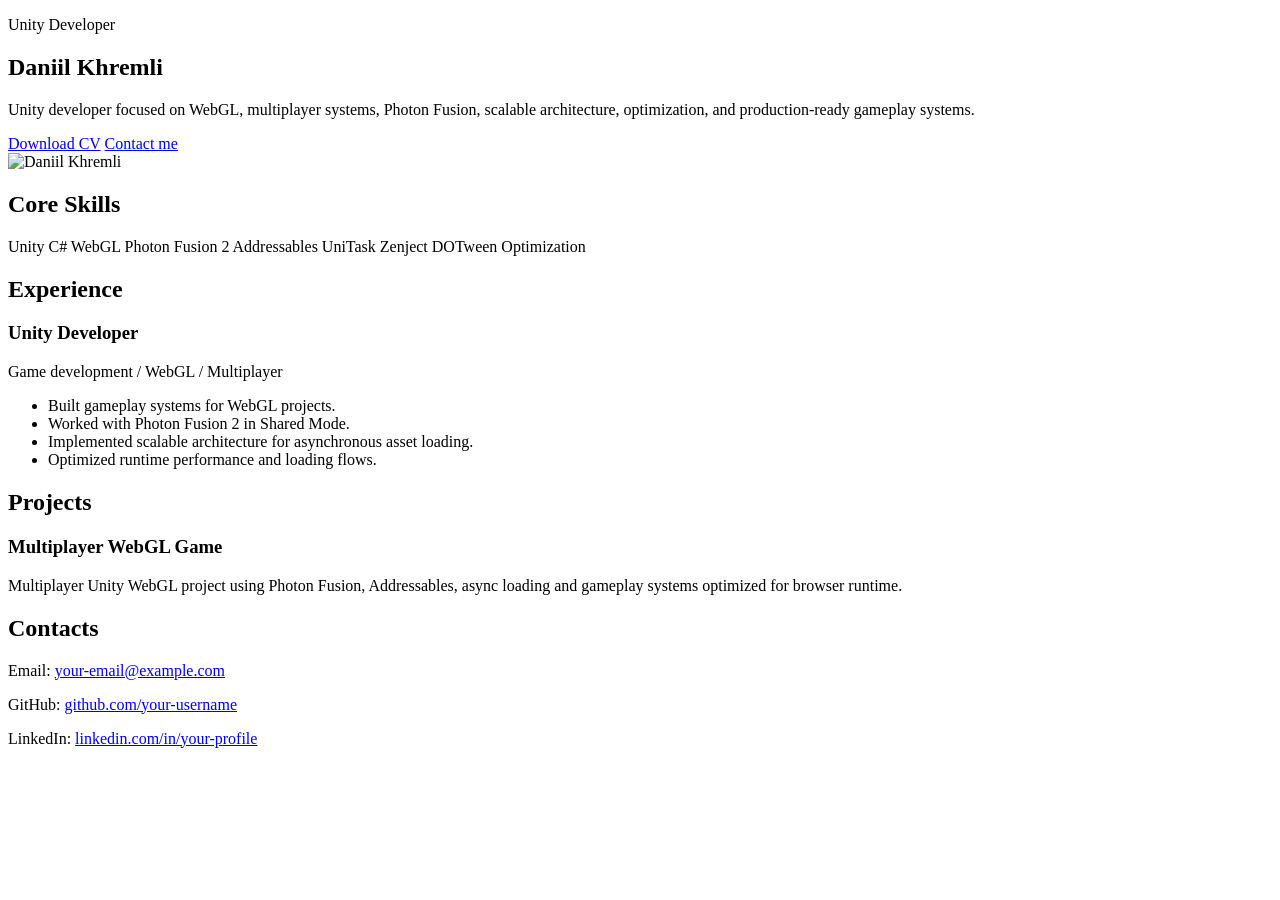
==== index.html @ b092740d "move index to root" ====
<!DOCTYPE html>
<html lang="en">
<head>
    <meta charset="UTF-8" />
    <meta name="viewport" content="width=device-width, initial-scale=1.0" />
    <title>Daniil Khremli — Unity Developer</title>
    <meta name="description" content="CV of Daniil Khremli, Unity Developer specializing in WebGL, multiplayer, Photon Fusion and scalable game architecture." />
    <link rel="stylesheet" href="styles.css" />
</head>
<body>
<main class="page">
    <section class="hero">
        <div>
            <p class="eyebrow">Unity Developer</p>
            <h1>Daniil Khremli</h1>
            <p class="summary">
                Unity developer focused on WebGL, multiplayer systems, Photon Fusion,
                scalable architecture, optimization, and production-ready gameplay systems.
            </p>

            <div class="actions">
                <a href="assets/cv.pdf" class="button" target="_blank">Download CV</a>
                <a href="mailto:your-email@example.com" class="button secondary">Contact me</a>
            </div>
        </div>

        <img src="assets/avatar.png" alt="Daniil Khremli" class="avatar" />
    </section>

    <section class="section">
        <h2>Core Skills</h2>
        <div class="tags">
            <span>Unity</span>
            <span>C#</span>
            <span>WebGL</span>
            <span>Photon Fusion 2</span>
            <span>Addressables</span>
            <span>UniTask</span>
            <span>Zenject</span>
            <span>DOTween</span>
            <span>Optimization</span>
        </div>
    </section>

    <section class="section">
        <h2>Experience</h2>

        <article class="card">
            <h3>Unity Developer</h3>
            <p class="muted">Game development / WebGL / Multiplayer</p>
            <ul>
                <li>Built gameplay systems for WebGL projects.</li>
                <li>Worked with Photon Fusion 2 in Shared Mode.</li>
                <li>Implemented scalable architecture for asynchronous asset loading.</li>
                <li>Optimized runtime performance and loading flows.</li>
            </ul>
        </article>
    </section>

    <section class="section">
        <h2>Projects</h2>

        <article class="card">
            <h3>Multiplayer WebGL Game</h3>
            <p>
                Multiplayer Unity WebGL project using Photon Fusion, Addressables,
                async loading and gameplay systems optimized for browser runtime.
            </p>
        </article>
    </section>

    <section class="section">
        <h2>Contacts</h2>
        <p>Email: <a href="mailto:your-email@example.com">your-email@example.com</a></p>
        <p>GitHub: <a href="https://github.com/your-username" target="_blank">github.com/your-username</a></p>
        <p>LinkedIn: <a href="https://linkedin.com/in/your-profile" target="_blank">linkedin.com/in/your-profile</a></p>
    </section>
</main>
</body>
</html>
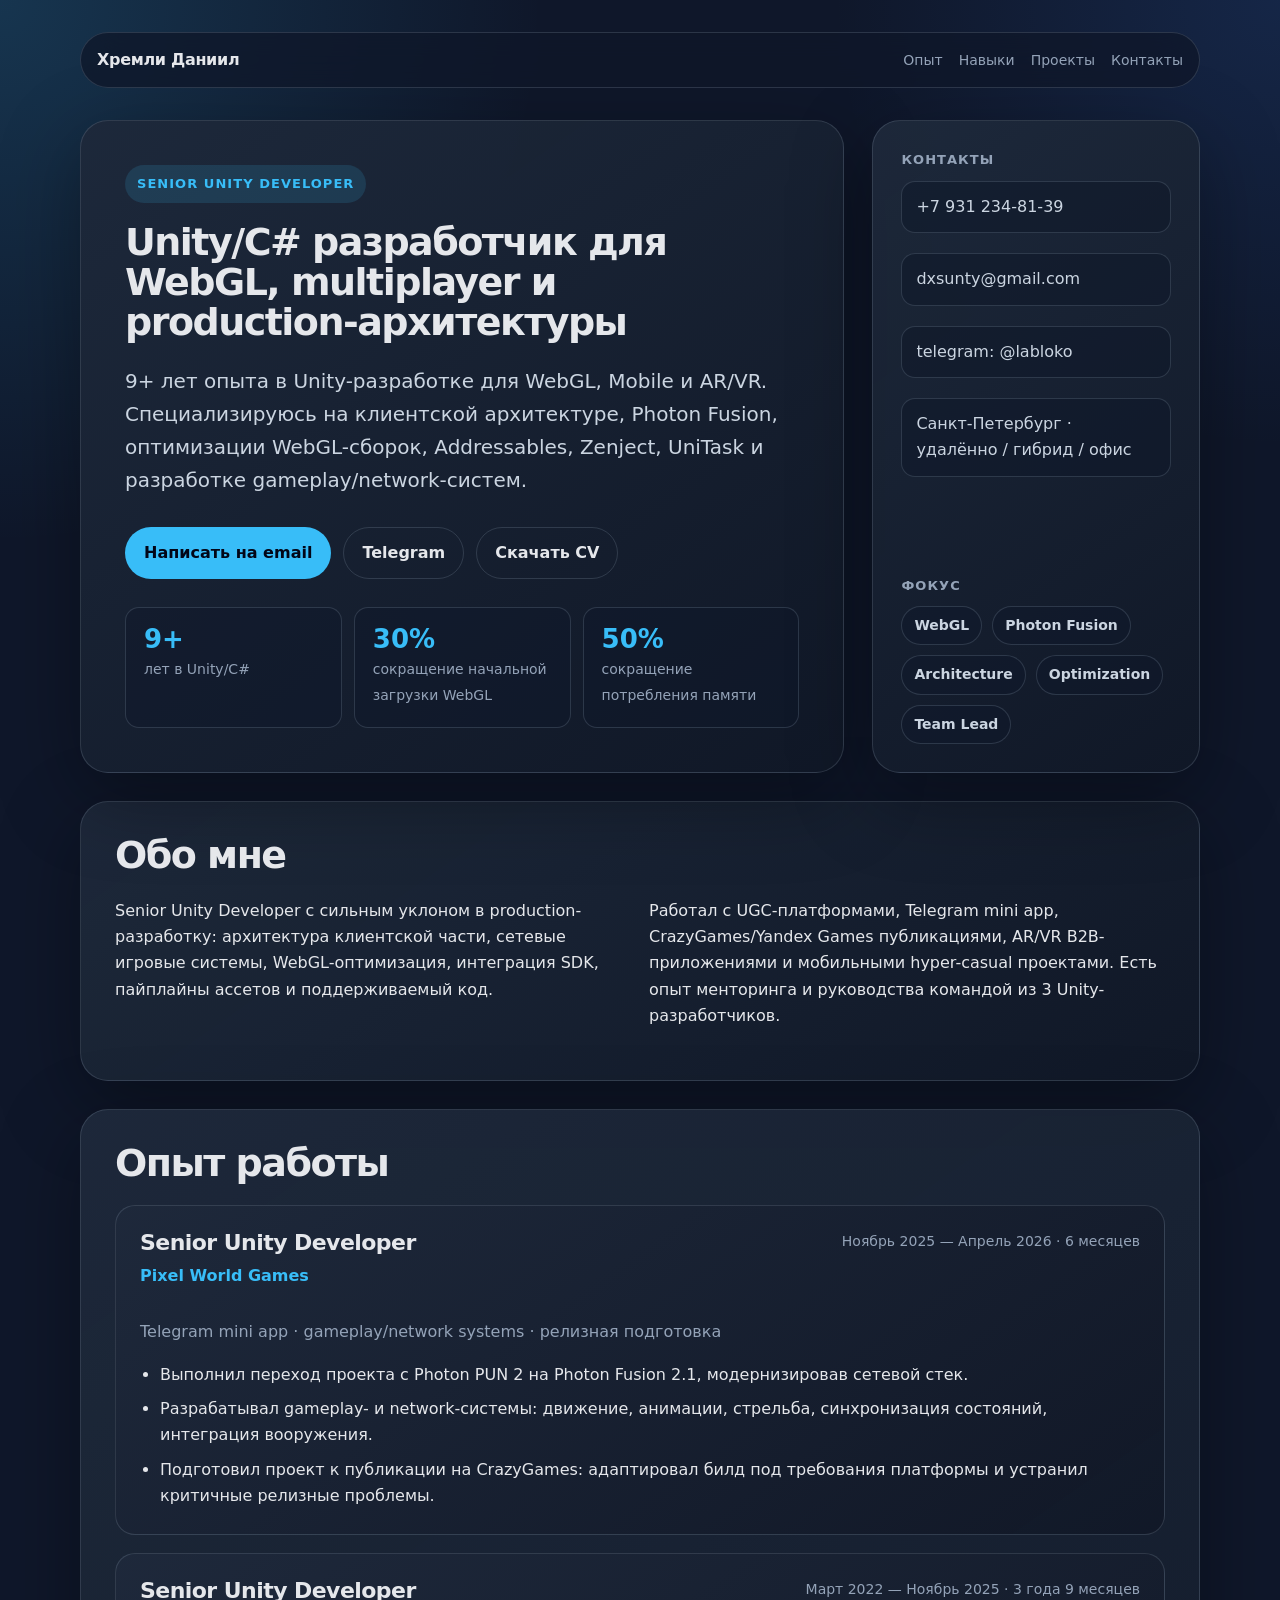
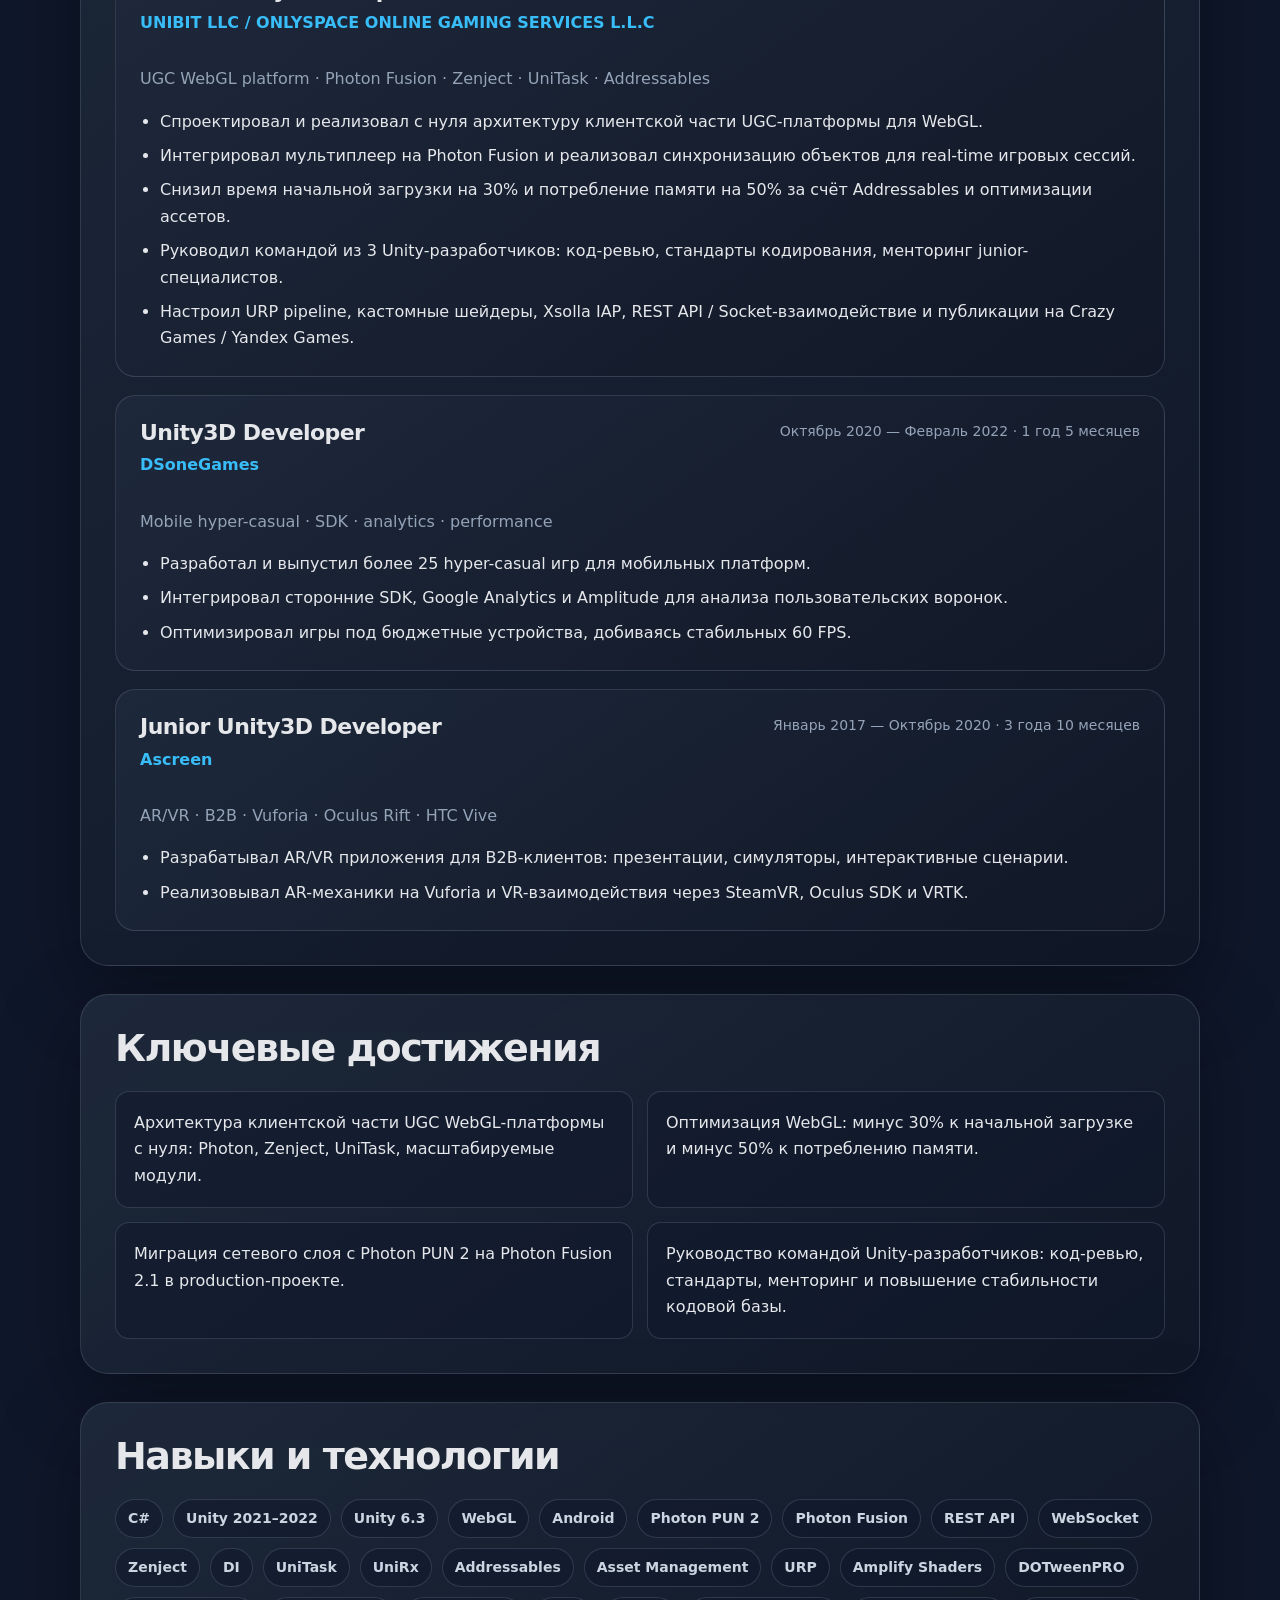
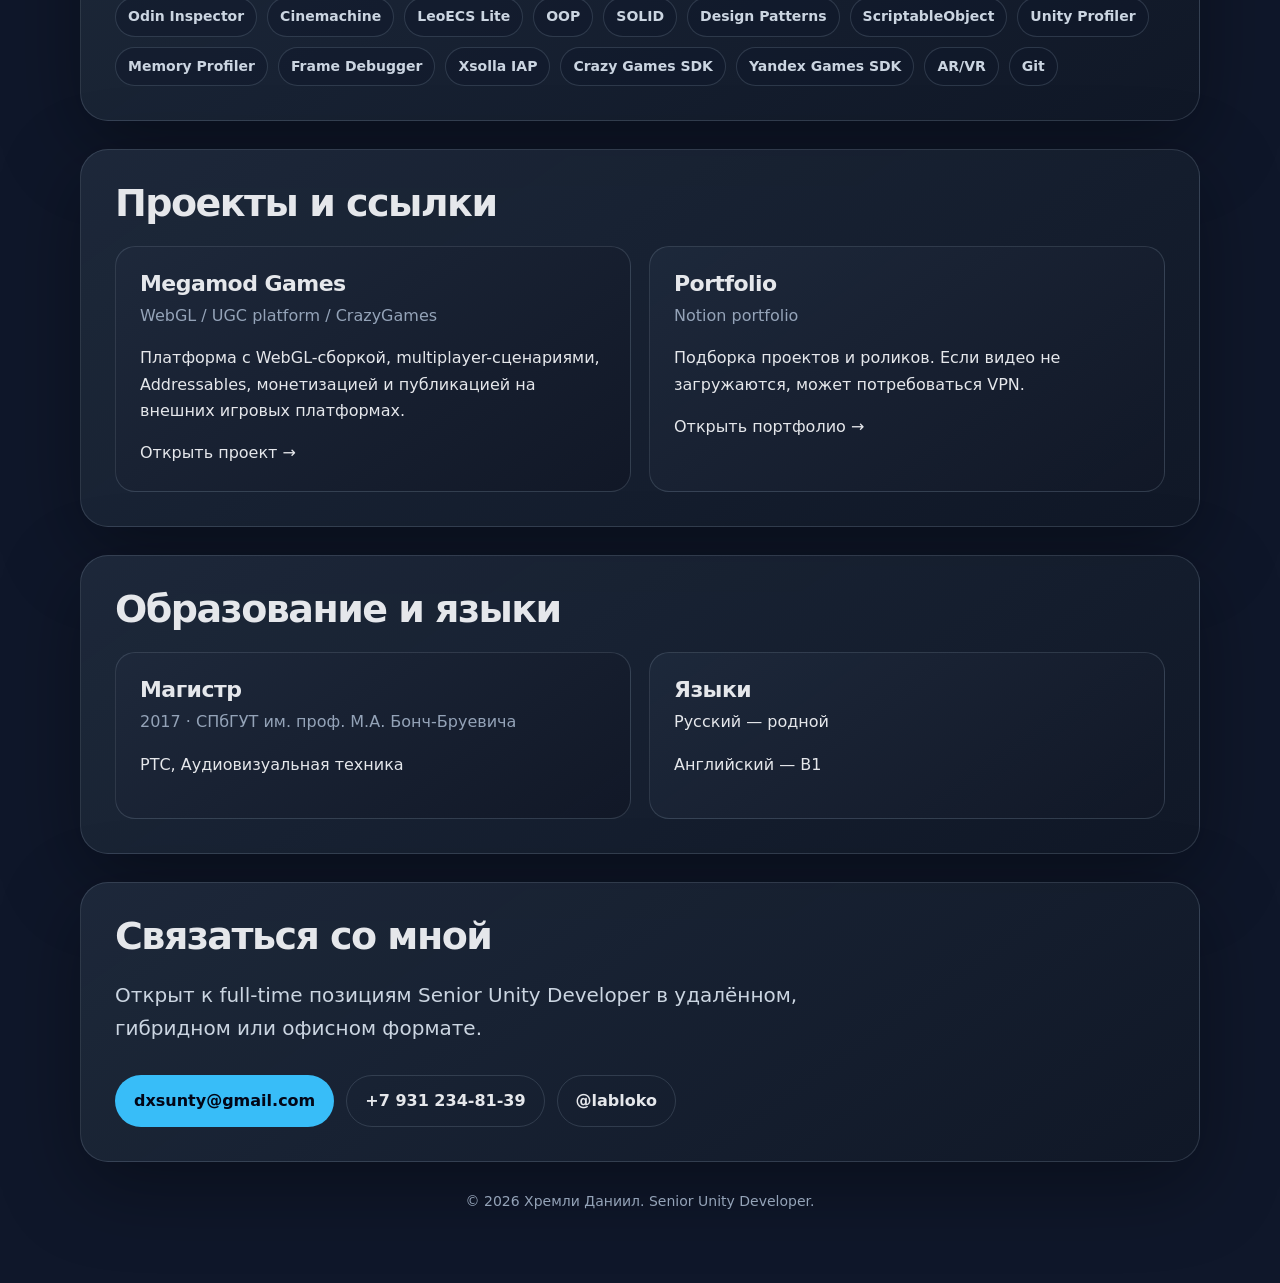
==== commit b2bc509b: "update index.html" ====
--- a/index.html
+++ b/index.html
@@ -1,80 +1,679 @@
 <!DOCTYPE html>
-<html lang="en">
+<html lang="ru">
 <head>
     <meta charset="UTF-8" />
     <meta name="viewport" content="width=device-width, initial-scale=1.0" />
-    <title>Daniil Khremli — Unity Developer</title>
-    <meta name="description" content="CV of Daniil Khremli, Unity Developer specializing in WebGL, multiplayer, Photon Fusion and scalable game architecture." />
-    <link rel="stylesheet" href="styles.css" />
+    <meta name="description" content="Хремли Даниил — Senior Unity Developer. 9+ лет опыта в Unity/C#, WebGL, Photon Fusion, Zenject, UniTask, Addressables, AR/VR и мобильной разработке." />
+    <meta name="keywords" content="Unity Developer, Senior Unity Developer, Unity WebGL, Photon Fusion, C#, Zenject, UniTask, Addressables, AR VR, Game Developer" />
+    <meta name="author" content="Хремли Даниил" />
+
+    <meta property="og:title" content="Хремли Даниил — Senior Unity Developer" />
+    <meta property="og:description" content="Senior Unity Developer с 9+ годами опыта в WebGL, Mobile, AR/VR, Photon Fusion и архитектуре Unity-проектов." />
+    <meta property="og:type" content="website" />
+
+    <title>Хремли Даниил — Senior Unity Developer</title>
+
+    <style>
+        :root {
+            --bg: #0f172a;
+            --bg-soft: #111827;
+            --card: #1e293b;
+            --card-light: #273449;
+            --text: #e5e7eb;
+            --text-muted: #94a3b8;
+            --accent: #38bdf8;
+            --accent-soft: rgba(56, 189, 248, 0.14);
+            --border: rgba(148, 163, 184, 0.22);
+            --shadow: 0 24px 80px rgba(0, 0, 0, 0.34);
+            --radius-xl: 28px;
+            --radius-lg: 20px;
+            --radius-md: 14px;
+            --page-width: 1120px;
+        }
+
+        * {
+            box-sizing: border-box;
+        }
+
+        html {
+            scroll-behavior: smooth;
+        }
+
+        body {
+            margin: 0;
+            font-family: Inter, ui-sans-serif, system-ui, -apple-system, BlinkMacSystemFont, "Segoe UI", sans-serif;
+            background:
+                    radial-gradient(circle at top left, rgba(56, 189, 248, 0.18), transparent 34rem),
+                    radial-gradient(circle at top right, rgba(59, 130, 246, 0.14), transparent 28rem),
+                    var(--bg);
+            color: var(--text);
+            line-height: 1.65;
+        }
+
+        a {
+            color: inherit;
+            text-decoration: none;
+        }
+
+        a:hover {
+            color: var(--accent);
+        }
+
+        .page {
+            width: min(100% - 32px, var(--page-width));
+            margin: 0 auto;
+            padding: 32px 0 56px;
+        }
+
+        .nav {
+            position: sticky;
+            top: 12px;
+            z-index: 20;
+            display: flex;
+            align-items: center;
+            justify-content: space-between;
+            gap: 16px;
+            margin-bottom: 32px;
+            padding: 14px 16px;
+            border: 1px solid var(--border);
+            border-radius: 999px;
+            background: rgba(15, 23, 42, 0.76);
+            backdrop-filter: blur(18px);
+        }
+
+        .nav-name {
+            font-weight: 800;
+            letter-spacing: -0.02em;
+        }
+
+        .nav-links {
+            display: flex;
+            gap: 16px;
+            color: var(--text-muted);
+            font-size: 14px;
+        }
+
+        .hero {
+            display: grid;
+            grid-template-columns: minmax(0, 1.4fr) minmax(320px, 0.6fr);
+            gap: 28px;
+            align-items: stretch;
+        }
+
+        .hero-main,
+        .hero-side,
+        .section,
+        .card {
+            border: 1px solid var(--border);
+            background: linear-gradient(145deg, rgba(30, 41, 59, 0.96), rgba(17, 24, 39, 0.94));
+            box-shadow: var(--shadow);
+        }
+
+        .hero-main {
+            padding: 44px;
+            border-radius: var(--radius-xl);
+        }
+
+        .hero-side {
+            display: flex;
+            flex-direction: column;
+            justify-content: space-between;
+            gap: 22px;
+            padding: 28px;
+            border-radius: var(--radius-xl);
+        }
+
+        .eyebrow {
+            display: inline-flex;
+            width: fit-content;
+            margin: 0 0 20px;
+            padding: 8px 12px;
+            border-radius: 999px;
+            background: var(--accent-soft);
+            color: var(--accent);
+            font-size: 13px;
+            font-weight: 800;
+            letter-spacing: 0.08em;
+            text-transform: uppercase;
+        }
+
+        h1,
+        h2,
+        h3,
+        p {
+            margin-top: 0;
+        }
+
+        h1 {
+            max-width: 820px;
+            margin-bottom: 20px;
+            font-size: clamp(42px, 7vw, 76px);
+            line-height: 0.96;
+            letter-spacing: -0.065em;
+        }
+
+        h2 {
+            margin-bottom: 22px;
+            font-size: clamp(26px, 4vw, 38px);
+            line-height: 1.05;
+            letter-spacing: -0.04em;
+        }
+
+        h3 {
+            margin-bottom: 6px;
+            font-size: 22px;
+            line-height: 1.2;
+            letter-spacing: -0.025em;
+        }
+
+        .lead {
+            max-width: 780px;
+            margin-bottom: 28px;
+            color: #cbd5e1;
+            font-size: 20px;
+        }
+
+        .actions {
+            display: flex;
+            flex-wrap: wrap;
+            gap: 12px;
+            margin-top: 30px;
+        }
+
+        .button {
+            display: inline-flex;
+            align-items: center;
+            justify-content: center;
+            min-height: 46px;
+            padding: 12px 18px;
+            border-radius: 999px;
+            border: 1px solid transparent;
+            background: var(--accent);
+            color: #020617;
+            font-weight: 800;
+            transition: transform 0.18s ease, border-color 0.18s ease, background 0.18s ease;
+        }
+
+        .button:hover {
+            transform: translateY(-2px);
+            color: #020617;
+            background: #7dd3fc;
+        }
+
+        .button.secondary {
+            background: transparent;
+            color: var(--text);
+            border-color: var(--border);
+        }
+
+        .button.secondary:hover {
+            color: var(--accent);
+            border-color: rgba(56, 189, 248, 0.7);
+            background: var(--accent-soft);
+        }
+
+        .stats {
+            display: grid;
+            grid-template-columns: repeat(3, 1fr);
+            gap: 12px;
+            margin-top: 28px;
+        }
+
+        .stat {
+            padding: 18px;
+            border: 1px solid var(--border);
+            border-radius: var(--radius-md);
+            background: rgba(15, 23, 42, 0.48);
+        }
+
+        .stat strong {
+            display: block;
+            margin-bottom: 4px;
+            color: var(--accent);
+            font-size: 26px;
+            line-height: 1;
+        }
+
+        .stat span {
+            color: var(--text-muted);
+            font-size: 14px;
+        }
+
+        .contact-list {
+            display: grid;
+            gap: 12px;
+            margin: 0;
+            padding: 0;
+            list-style: none;
+        }
+
+        .contact-list a,
+        .contact-list span {
+            display: block;
+            padding: 12px 14px;
+            border-radius: var(--radius-md);
+            background: rgba(15, 23, 42, 0.52);
+            border: 1px solid var(--border);
+            color: #cbd5e1;
+            overflow-wrap: anywhere;
+        }
+
+        .side-title {
+            margin-bottom: 10px;
+            color: var(--text-muted);
+            font-size: 13px;
+            font-weight: 800;
+            letter-spacing: 0.08em;
+            text-transform: uppercase;
+        }
+
+        .section {
+            margin-top: 28px;
+            padding: 34px;
+            border-radius: var(--radius-xl);
+        }
+
+        .grid-2 {
+            display: grid;
+            grid-template-columns: repeat(2, minmax(0, 1fr));
+            gap: 18px;
+        }
+
+        .cards {
+            display: grid;
+            gap: 18px;
+        }
+
+        .card {
+            padding: 24px;
+            border-radius: var(--radius-lg);
+            box-shadow: none;
+        }
+
+        .card-header {
+            display: flex;
+            justify-content: space-between;
+            gap: 18px;
+            margin-bottom: 14px;
+        }
+
+        .company {
+            color: var(--accent);
+            font-weight: 800;
+        }
+
+        .period {
+            flex: 0 0 auto;
+            color: var(--text-muted);
+            font-size: 14px;
+            text-align: right;
+        }
+
+        .muted {
+            color: var(--text-muted);
+        }
+
+        ul {
+            margin: 14px 0 0;
+            padding-left: 20px;
+        }
+
+        li + li {
+            margin-top: 8px;
+        }
+
+        .tags {
+            display: flex;
+            flex-wrap: wrap;
+            gap: 10px;
+        }
+
+        .tag {
+            display: inline-flex;
+            align-items: center;
+            min-height: 34px;
+            padding: 7px 12px;
+            border: 1px solid var(--border);
+            border-radius: 999px;
+            background: rgba(15, 23, 42, 0.48);
+            color: #cbd5e1;
+            font-size: 14px;
+            font-weight: 650;
+        }
+
+        .highlight-list {
+            display: grid;
+            grid-template-columns: repeat(2, minmax(0, 1fr));
+            gap: 14px;
+            margin-top: 0;
+            padding-left: 0;
+            list-style: none;
+        }
+
+        .highlight-list li {
+            margin: 0;
+            padding: 18px;
+            border: 1px solid var(--border);
+            border-radius: var(--radius-md);
+            background: rgba(15, 23, 42, 0.48);
+        }
+
+        .footer {
+            margin-top: 28px;
+            color: var(--text-muted);
+            text-align: center;
+            font-size: 14px;
+        }
+
+        @media (max-width: 900px) {
+            .hero,
+            .grid-2,
+            .highlight-list {
+                grid-template-columns: 1fr;
+            }
+
+            .hero-main {
+                padding: 32px;
+            }
+
+            .stats {
+                grid-template-columns: 1fr;
+            }
+        }
+
+        @media (max-width: 680px) {
+            .page {
+                width: min(100% - 22px, var(--page-width));
+                padding-top: 16px;
+            }
+
+            .nav {
+                position: static;
+                align-items: flex-start;
+                border-radius: 22px;
+            }
+
+            .nav-links {
+                display: none;
+            }
+
+            .hero-main,
+            .hero-side,
+            .section {
+                padding: 24px;
+                border-radius: 22px;
+            }
+
+            .card-header {
+                flex-direction: column;
+                gap: 4px;
+            }
+
+            .period {
+                text-align: left;
+            }
+
+            .actions {
+                flex-direction: column;
+            }
+
+            .button {
+                width: 100%;
+            }
+        }
+    </style>
 </head>
 <body>
 <main class="page">
-    <section class="hero">
-        <div>
-            <p class="eyebrow">Unity Developer</p>
-            <h1>Daniil Khremli</h1>
-            <p class="summary">
-                Unity developer focused on WebGL, multiplayer systems, Photon Fusion,
-                scalable architecture, optimization, and production-ready gameplay systems.
+    <nav class="nav" aria-label="Основная навигация">
+        <a href="#top" class="nav-name">Хремли Даниил</a>
+        <div class="nav-links">
+            <a href="#experience">Опыт</a>
+            <a href="#skills">Навыки</a>
+            <a href="#projects">Проекты</a>
+            <a href="#contacts">Контакты</a>
+        </div>
+    </nav>
+
+    <header class="hero" id="top">
+        <section class="hero-main" aria-labelledby="hero-title">
+            <p class="eyebrow">Senior Unity Developer</p>
+            <h2 id="hero-title">Unity/C# разработчик для WebGL, multiplayer и production‑архитектуры</h2>
+            <p class="lead">
+                9+ лет опыта в Unity-разработке для WebGL, Mobile и AR/VR. Специализируюсь на клиентской архитектуре,
+                Photon Fusion, оптимизации WebGL-сборок, Addressables, Zenject, UniTask и разработке gameplay/network-систем.
             </p>
 
             <div class="actions">
-                <a href="assets/cv.pdf" class="button" target="_blank">Download CV</a>
-                <a href="mailto:your-email@example.com" class="button secondary">Contact me</a>
+                <a class="button" href="mailto:dxsunty@gmail.com">Написать на email</a>
+                <a class="button secondary" href="https://t.me/labloko" target="_blank" rel="noopener noreferrer">Telegram</a>
+                <a class="button secondary" href="assets/cv.pdf" target="_blank" rel="noopener noreferrer">Скачать CV</a>
             </div>
-        </div>
-
-        <img src="assets/avatar.png" alt="Daniil Khremli" class="avatar" />
-    </section>
-
-    <section class="section">
-        <h2>Core Skills</h2>
-        <div class="tags">
-            <span>Unity</span>
-            <span>C#</span>
-            <span>WebGL</span>
-            <span>Photon Fusion 2</span>
-            <span>Addressables</span>
-            <span>UniTask</span>
-            <span>Zenject</span>
-            <span>DOTween</span>
-            <span>Optimization</span>
+
+            <div class="stats" aria-label="Ключевые показатели">
+                <div class="stat">
+                    <strong>9+</strong>
+                    <span>лет в Unity/C#</span>
+                </div>
+                <div class="stat">
+                    <strong>30%</strong>
+                    <span>сокращение начальной загрузки WebGL</span>
+                </div>
+                <div class="stat">
+                    <strong>50%</strong>
+                    <span>сокращение потребления памяти</span>
+                </div>
+            </div>
+        </section>
+
+        <aside class="hero-side" aria-label="Контактная информация">
+            <div>
+                <p class="side-title">Контакты</p>
+                <ul class="contact-list">
+                    <li><a href="tel:+79312348139">+7 931 234-81-39</a></li>
+                    <li><a href="mailto:dxsunty@gmail.com">dxsunty@gmail.com</a></li>
+                    <li><a href="https://t.me/labloko" target="_blank" rel="noopener noreferrer">telegram: @labloko</a></li>
+                    <li><span>Санкт-Петербург · удалённо / гибрид / офис</span></li>
+                </ul>
+            </div>
+
+            <div>
+                <p class="side-title">Фокус</p>
+                <div class="tags">
+                    <span class="tag">WebGL</span>
+                    <span class="tag">Photon Fusion</span>
+                    <span class="tag">Architecture</span>
+                    <span class="tag">Optimization</span>
+                    <span class="tag">Team Lead</span>
+                </div>
+            </div>
+        </aside>
+    </header>
+
+    <section class="section" aria-labelledby="about-title">
+        <h2 id="about-title">Обо мне</h2>
+        <div class="grid-2">
+            <p>
+                Senior Unity Developer с сильным уклоном в production-разработку: архитектура клиентской части,
+                сетевые игровые системы, WebGL-оптимизация, интеграция SDK, пайплайны ассетов и поддерживаемый код.
+            </p>
+            <p>
+                Работал с UGC-платформами, Telegram mini app, CrazyGames/Yandex Games публикациями, AR/VR B2B-приложениями
+                и мобильными hyper-casual проектами. Есть опыт менторинга и руководства командой из 3 Unity-разработчиков.
+            </p>
         </div>
     </section>
 
-    <section class="section">
-        <h2>Experience</h2>
-
-        <article class="card">
-            <h3>Unity Developer</h3>
-            <p class="muted">Game development / WebGL / Multiplayer</p>
-            <ul>
-                <li>Built gameplay systems for WebGL projects.</li>
-                <li>Worked with Photon Fusion 2 in Shared Mode.</li>
-                <li>Implemented scalable architecture for asynchronous asset loading.</li>
-                <li>Optimized runtime performance and loading flows.</li>
-            </ul>
-        </article>
+    <section class="section" id="experience" aria-labelledby="experience-title">
+        <h2 id="experience-title">Опыт работы</h2>
+        <div class="cards">
+            <article class="card">
+                <div class="card-header">
+                    <div>
+                        <h3>Senior Unity Developer</h3>
+                        <p class="company">Pixel World Games</p>
+                    </div>
+                    <p class="period">Ноябрь 2025 — Апрель 2026 · 6 месяцев</p>
+                </div>
+                <p class="muted">Telegram mini app · gameplay/network systems · релизная подготовка</p>
+                <ul>
+                    <li>Выполнил переход проекта с Photon PUN 2 на Photon Fusion 2.1, модернизировав сетевой стек.</li>
+                    <li>Разрабатывал gameplay- и network-системы: движение, анимации, стрельба, синхронизация состояний, интеграция вооружения.</li>
+                    <li>Подготовил проект к публикации на CrazyGames: адаптировал билд под требования платформы и устранил критичные релизные проблемы.</li>
+                </ul>
+            </article>
+
+            <article class="card">
+                <div class="card-header">
+                    <div>
+                        <h3>Senior Unity Developer</h3>
+                        <p class="company">UNIBIT LLC / ONLYSPACE ONLINE GAMING SERVICES L.L.C</p>
+                    </div>
+                    <p class="period">Март 2022 — Ноябрь 2025 · 3 года 9 месяцев</p>
+                </div>
+                <p class="muted">UGC WebGL platform · Photon Fusion · Zenject · UniTask · Addressables</p>
+                <ul>
+                    <li>Спроектировал и реализовал с нуля архитектуру клиентской части UGC-платформы для WebGL.</li>
+                    <li>Интегрировал мультиплеер на Photon Fusion и реализовал синхронизацию объектов для real-time игровых сессий.</li>
+                    <li>Снизил время начальной загрузки на 30% и потребление памяти на 50% за счёт Addressables и оптимизации ассетов.</li>
+                    <li>Руководил командой из 3 Unity-разработчиков: код-ревью, стандарты кодирования, менторинг junior-специалистов.</li>
+                    <li>Настроил URP pipeline, кастомные шейдеры, Xsolla IAP, REST API / Socket-взаимодействие и публикации на Crazy Games / Yandex Games.</li>
+                </ul>
+            </article>
+
+            <article class="card">
+                <div class="card-header">
+                    <div>
+                        <h3>Unity3D Developer</h3>
+                        <p class="company">DSoneGames</p>
+                    </div>
+                    <p class="period">Октябрь 2020 — Февраль 2022 · 1 год 5 месяцев</p>
+                </div>
+                <p class="muted">Mobile hyper-casual · SDK · analytics · performance</p>
+                <ul>
+                    <li>Разработал и выпустил более 25 hyper-casual игр для мобильных платформ.</li>
+                    <li>Интегрировал сторонние SDK, Google Analytics и Amplitude для анализа пользовательских воронок.</li>
+                    <li>Оптимизировал игры под бюджетные устройства, добиваясь стабильных 60 FPS.</li>
+                </ul>
+            </article>
+
+            <article class="card">
+                <div class="card-header">
+                    <div>
+                        <h3>Junior Unity3D Developer</h3>
+                        <p class="company">Ascreen</p>
+                    </div>
+                    <p class="period">Январь 2017 — Октябрь 2020 · 3 года 10 месяцев</p>
+                </div>
+                <p class="muted">AR/VR · B2B · Vuforia · Oculus Rift · HTC Vive</p>
+                <ul>
+                    <li>Разрабатывал AR/VR приложения для B2B-клиентов: презентации, симуляторы, интерактивные сценарии.</li>
+                    <li>Реализовывал AR-механики на Vuforia и VR-взаимодействия через SteamVR, Oculus SDK и VRTK.</li>
+                </ul>
+            </article>
+        </div>
     </section>
 
-    <section class="section">
-        <h2>Projects</h2>
-
-        <article class="card">
-            <h3>Multiplayer WebGL Game</h3>
-            <p>
-                Multiplayer Unity WebGL project using Photon Fusion, Addressables,
-                async loading and gameplay systems optimized for browser runtime.
-            </p>
-        </article>
+    <section class="section" aria-labelledby="achievements-title">
+        <h2 id="achievements-title">Ключевые достижения</h2>
+        <ul class="highlight-list">
+            <li>Архитектура клиентской части UGC WebGL-платформы с нуля: Photon, Zenject, UniTask, масштабируемые модули.</li>
+            <li>Оптимизация WebGL: минус 30% к начальной загрузке и минус 50% к потреблению памяти.</li>
+            <li>Миграция сетевого слоя с Photon PUN 2 на Photon Fusion 2.1 в production-проекте.</li>
+            <li>Руководство командой Unity-разработчиков: код-ревью, стандарты, менторинг и повышение стабильности кодовой базы.</li>
+        </ul>
     </section>
 
-    <section class="section">
-        <h2>Contacts</h2>
-        <p>Email: <a href="mailto:your-email@example.com">your-email@example.com</a></p>
-        <p>GitHub: <a href="https://github.com/your-username" target="_blank">github.com/your-username</a></p>
-        <p>LinkedIn: <a href="https://linkedin.com/in/your-profile" target="_blank">linkedin.com/in/your-profile</a></p>
+    <section class="section" id="skills" aria-labelledby="skills-title">
+        <h2 id="skills-title">Навыки и технологии</h2>
+        <div class="tags">
+            <span class="tag">C#</span>
+            <span class="tag">Unity 2021–2022</span>
+            <span class="tag">Unity 6.3</span>
+            <span class="tag">WebGL</span>
+            <span class="tag">Android</span>
+            <span class="tag">Photon PUN 2</span>
+            <span class="tag">Photon Fusion</span>
+            <span class="tag">REST API</span>
+            <span class="tag">WebSocket</span>
+            <span class="tag">Zenject</span>
+            <span class="tag">DI</span>
+            <span class="tag">UniTask</span>
+            <span class="tag">UniRx</span>
+            <span class="tag">Addressables</span>
+            <span class="tag">Asset Management</span>
+            <span class="tag">URP</span>
+            <span class="tag">Amplify Shaders</span>
+            <span class="tag">DOTweenPRO</span>
+            <span class="tag">Odin Inspector</span>
+            <span class="tag">Cinemachine</span>
+            <span class="tag">LeoECS Lite</span>
+            <span class="tag">OOP</span>
+            <span class="tag">SOLID</span>
+            <span class="tag">Design Patterns</span>
+            <span class="tag">ScriptableObject</span>
+            <span class="tag">Unity Profiler</span>
+            <span class="tag">Memory Profiler</span>
+            <span class="tag">Frame Debugger</span>
+            <span class="tag">Xsolla IAP</span>
+            <span class="tag">Crazy Games SDK</span>
+            <span class="tag">Yandex Games SDK</span>
+            <span class="tag">AR/VR</span>
+            <span class="tag">Git</span>
+        </div>
     </section>
+
+    <section class="section" id="projects" aria-labelledby="projects-title">
+        <h2 id="projects-title">Проекты и ссылки</h2>
+        <div class="grid-2">
+            <article class="card">
+                <h3>Megamod Games</h3>
+                <p class="muted">WebGL / UGC platform / CrazyGames</p>
+                <p>Платформа с WebGL-сборкой, multiplayer-сценариями, Addressables, монетизацией и публикацией на внешних игровых платформах.</p>
+                <a href="https://www.crazygames.com/game/megamodgames" target="_blank" rel="noopener noreferrer">Открыть проект →</a>
+            </article>
+
+            <article class="card">
+                <h3>Portfolio</h3>
+                <p class="muted">Notion portfolio</p>
+                <p>Подборка проектов и роликов. Если видео не загружаются, может потребоваться VPN.</p>
+                <a href="https://www.notion.so/daniilkhremli/2b18e0cfb759800e90bde0faaf4b9f69" target="_blank" rel="noopener noreferrer">Открыть портфолио →</a>
+            </article>
+        </div>
+    </section>
+
+    <section class="section" aria-labelledby="education-title">
+        <h2 id="education-title">Образование и языки</h2>
+        <div class="grid-2">
+            <article class="card">
+                <h3>Магистр</h3>
+                <p class="muted">2017 · СПбГУТ им. проф. М.А. Бонч-Бруевича</p>
+                <p>РТС, Аудиовизуальная техника</p>
+            </article>
+
+            <article class="card">
+                <h3>Языки</h3>
+                <p>Русский — родной</p>
+                <p>Английский — B1</p>
+            </article>
+        </div>
+    </section>
+
+    <section class="section" id="contacts" aria-labelledby="contacts-title">
+        <h2 id="contacts-title">Связаться со мной</h2>
+        <p class="lead">
+            Открыт к full-time позициям Senior Unity Developer в удалённом, гибридном или офисном формате.
+        </p>
+        <div class="actions">
+            <a class="button" href="mailto:dxsunty@gmail.com">dxsunty@gmail.com</a>
+            <a class="button secondary" href="tel:+79312348139">+7 931 234-81-39</a>
+            <a class="button secondary" href="https://t.me/labloko" target="_blank" rel="noopener noreferrer">@labloko</a>
+        </div>
+    </section>
+
+    <footer class="footer">
+        <p>© 2026 Хремли Даниил. Senior Unity Developer.</p>
+    </footer>
 </main>
 </body>
-</html>+</html>
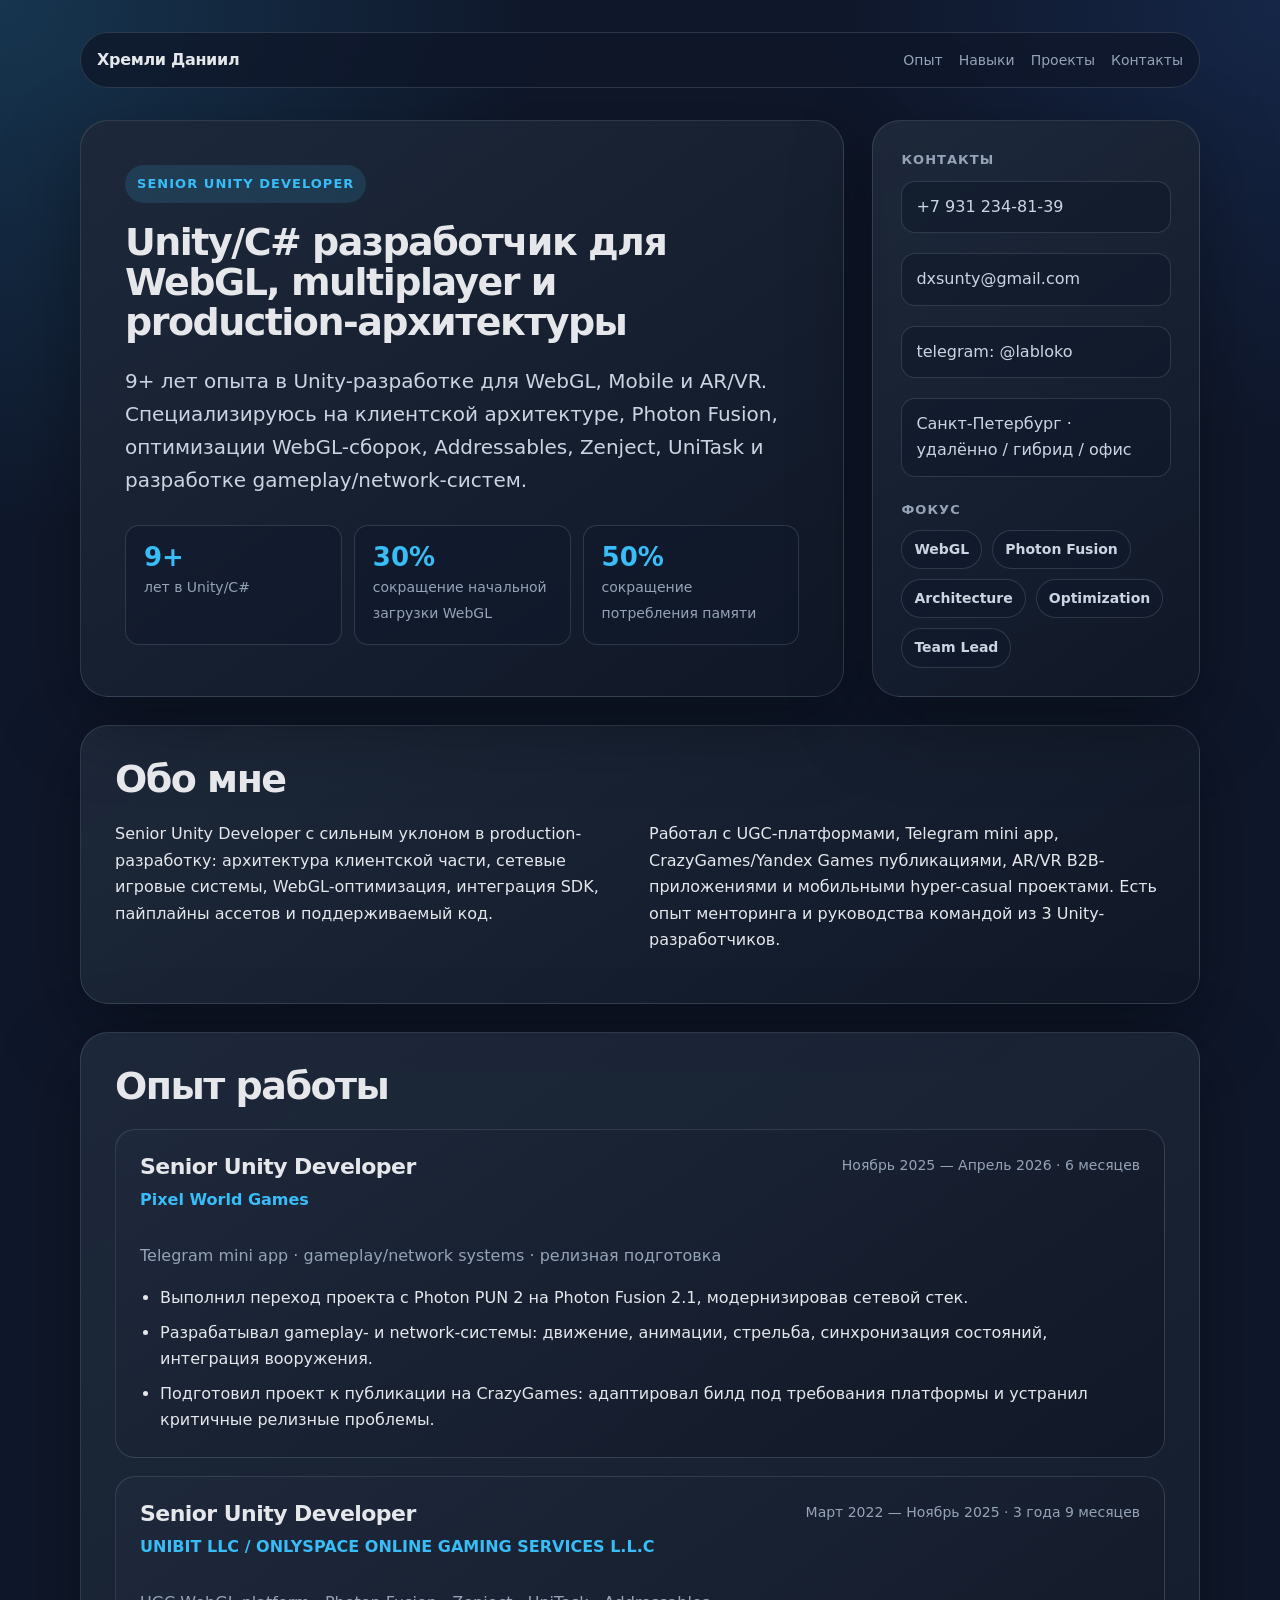
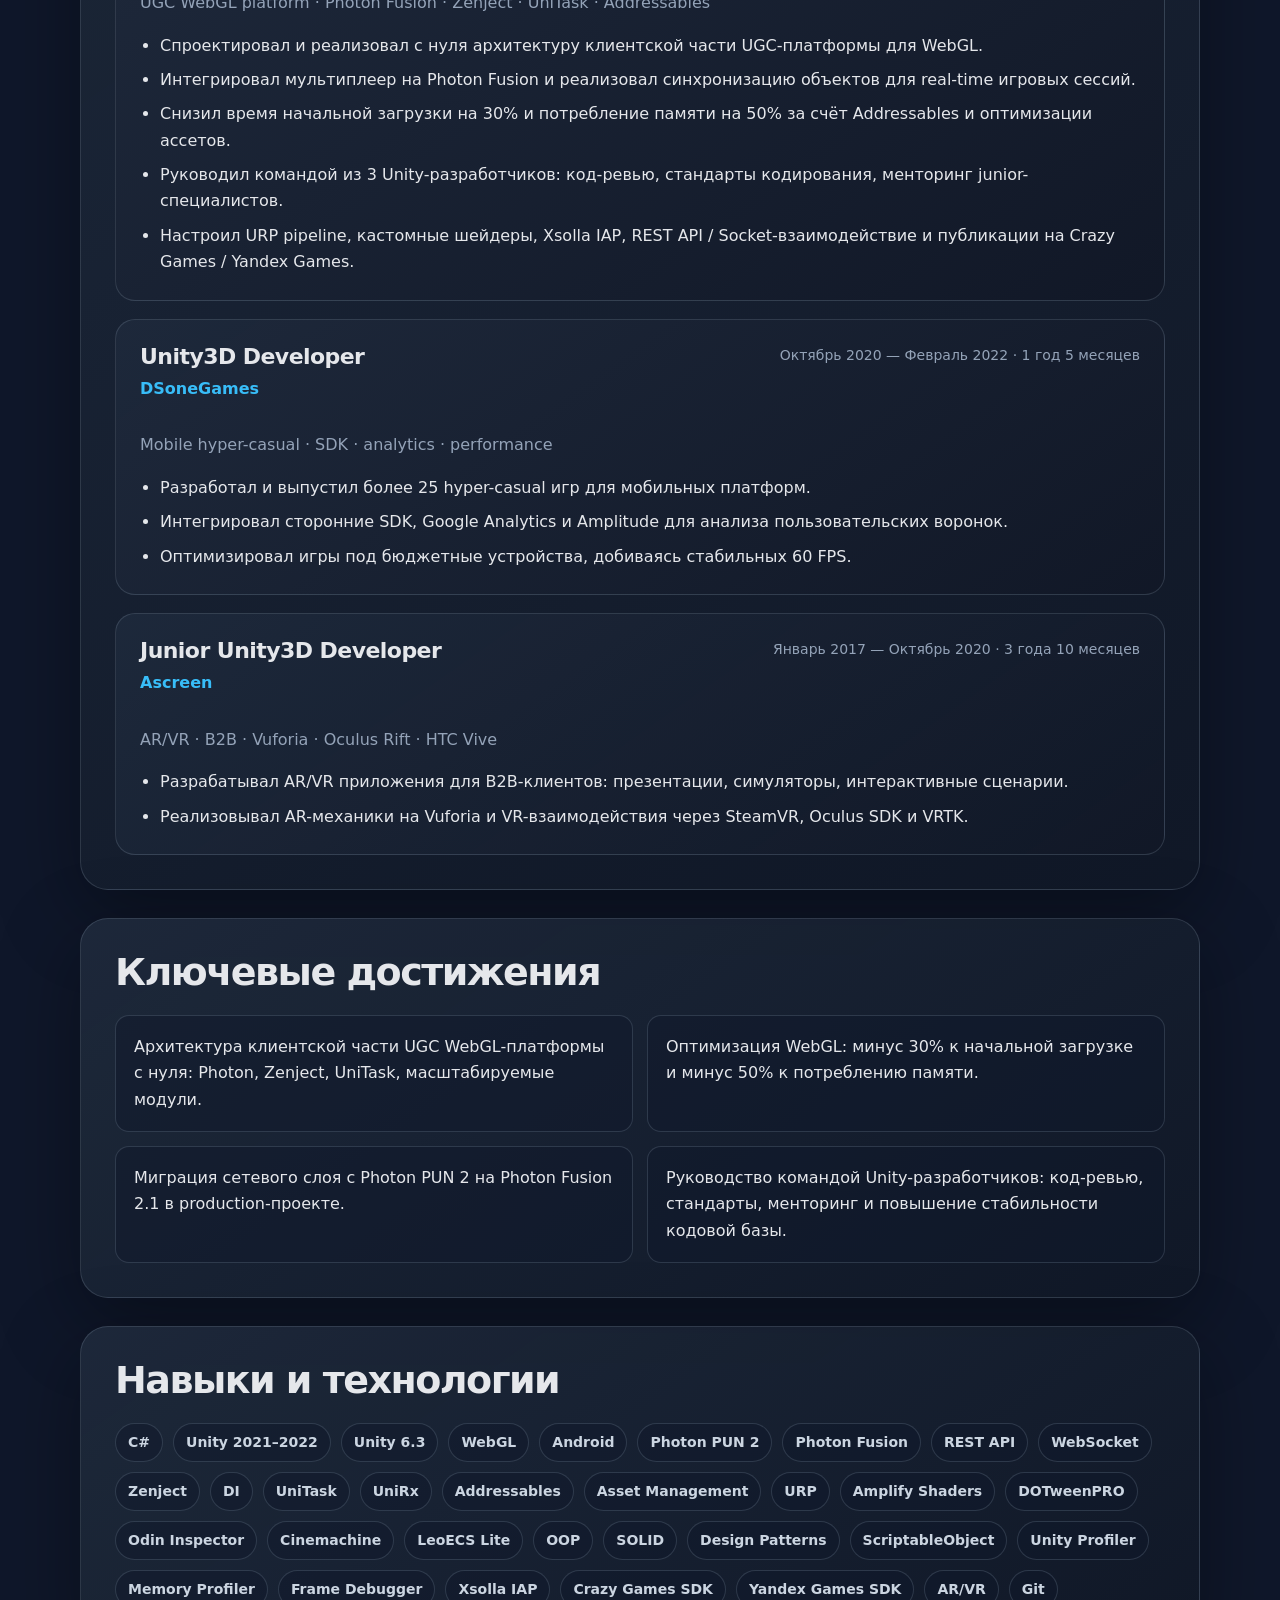
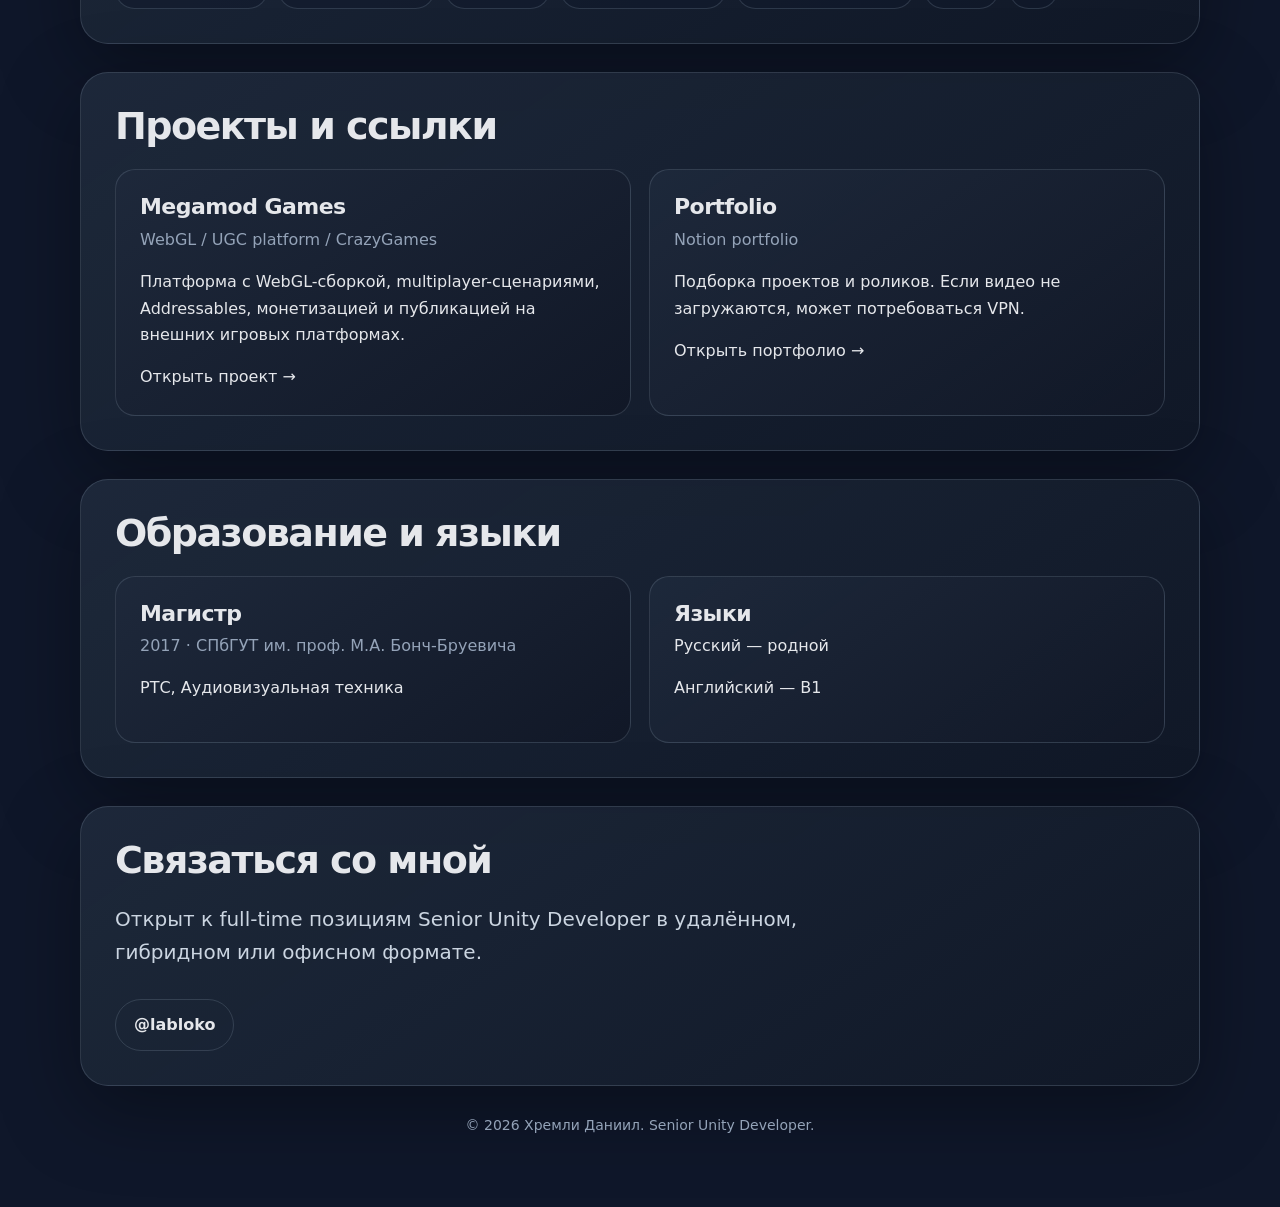
==== commit 794adcdd: "remove Telegram / download cv button" ====
--- a/index.html
+++ b/index.html
@@ -443,13 +443,7 @@
                 9+ лет опыта в Unity-разработке для WebGL, Mobile и AR/VR. Специализируюсь на клиентской архитектуре,
                 Photon Fusion, оптимизации WebGL-сборок, Addressables, Zenject, UniTask и разработке gameplay/network-систем.
             </p>
-
-            <div class="actions">
-                <a class="button" href="mailto:dxsunty@gmail.com">Написать на email</a>
-                <a class="button secondary" href="https://t.me/labloko" target="_blank" rel="noopener noreferrer">Telegram</a>
-                <a class="button secondary" href="assets/cv.pdf" target="_blank" rel="noopener noreferrer">Скачать CV</a>
-            </div>
-
+            
             <div class="stats" aria-label="Ключевые показатели">
                 <div class="stat">
                     <strong>9+</strong>
@@ -665,8 +659,6 @@
             Открыт к full-time позициям Senior Unity Developer в удалённом, гибридном или офисном формате.
         </p>
         <div class="actions">
-            <a class="button" href="mailto:dxsunty@gmail.com">dxsunty@gmail.com</a>
-            <a class="button secondary" href="tel:+79312348139">+7 931 234-81-39</a>
             <a class="button secondary" href="https://t.me/labloko" target="_blank" rel="noopener noreferrer">@labloko</a>
         </div>
     </section>
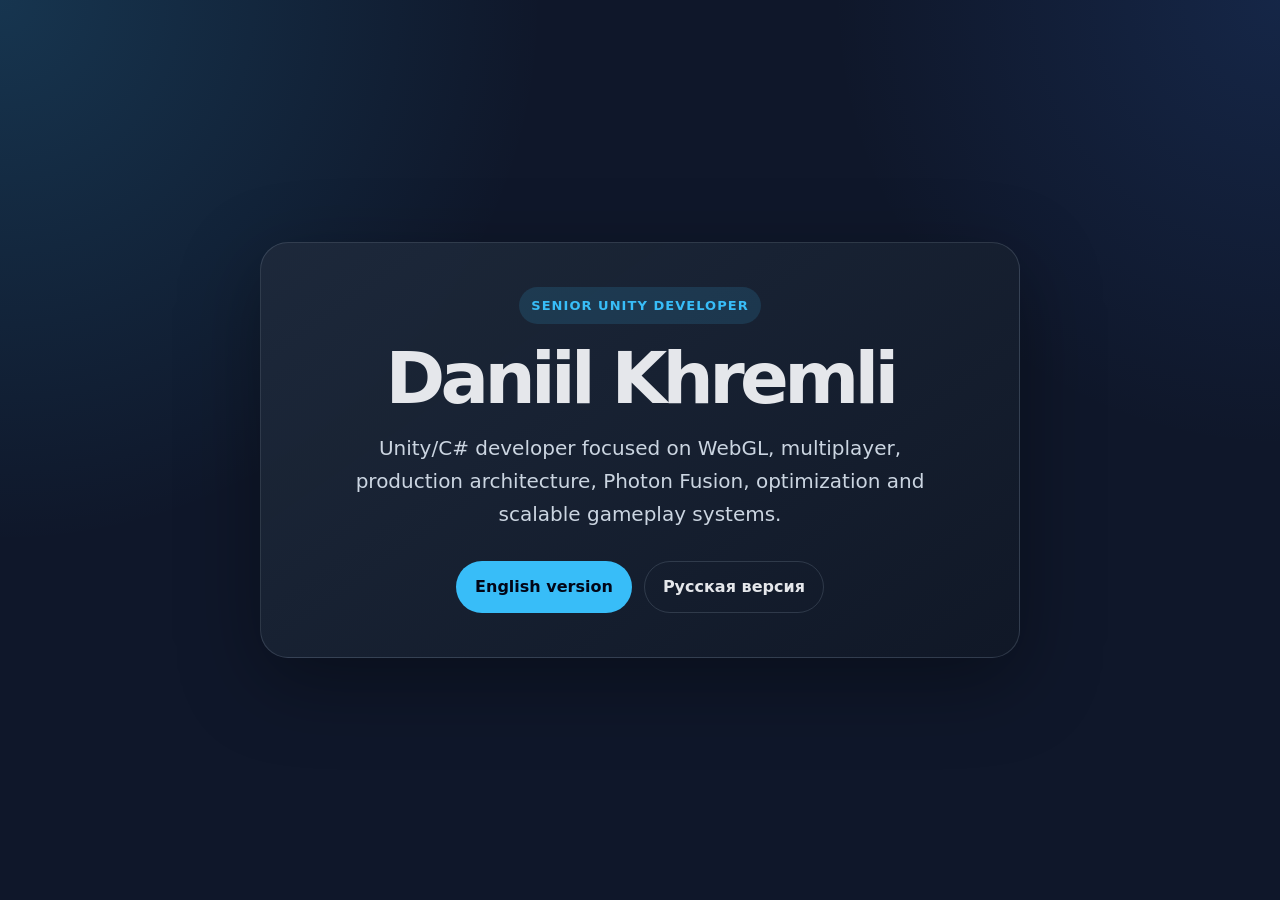
==== commit f2cdb1a5: "add en version and main index" ====
--- a/index.html
+++ b/index.html
@@ -1,671 +1,87 @@
 <!DOCTYPE html>
-<html lang="ru">
+<html lang="en">
 <head>
     <meta charset="UTF-8" />
     <meta name="viewport" content="width=device-width, initial-scale=1.0" />
-    <meta name="description" content="Хремли Даниил — Senior Unity Developer. 9+ лет опыта в Unity/C#, WebGL, Photon Fusion, Zenject, UniTask, Addressables, AR/VR и мобильной разработке." />
-    <meta name="keywords" content="Unity Developer, Senior Unity Developer, Unity WebGL, Photon Fusion, C#, Zenject, UniTask, Addressables, AR VR, Game Developer" />
-    <meta name="author" content="Хремли Даниил" />
 
-    <meta property="og:title" content="Хремли Даниил — Senior Unity Developer" />
-    <meta property="og:description" content="Senior Unity Developer с 9+ годами опыта в WebGL, Mobile, AR/VR, Photon Fusion и архитектуре Unity-проектов." />
+    <title>Daniil Khremli — Senior Unity Developer</title>
+
+    <meta name="description" content="Daniil Khremli — Senior Unity Developer. Unity/C#, WebGL, Photon Fusion, Zenject, UniTask, Addressables, AR/VR and mobile development." />
+    <meta name="author" content="Daniil Khremli" />
+
+    <meta property="og:title" content="Daniil Khremli — Senior Unity Developer" />
+    <meta property="og:description" content="Senior Unity Developer with 9+ years of experience in Unity/C#, WebGL, Mobile, AR/VR, Photon Fusion and production architecture." />
     <meta property="og:type" content="website" />
 
-    <title>Хремли Даниил — Senior Unity Developer</title>
+    <link rel="stylesheet" href="styles.css" />
 
     <style>
-        :root {
-            --bg: #0f172a;
-            --bg-soft: #111827;
-            --card: #1e293b;
-            --card-light: #273449;
-            --text: #e5e7eb;
-            --text-muted: #94a3b8;
-            --accent: #38bdf8;
-            --accent-soft: rgba(56, 189, 248, 0.14);
-            --border: rgba(148, 163, 184, 0.22);
-            --shadow: 0 24px 80px rgba(0, 0, 0, 0.34);
-            --radius-xl: 28px;
-            --radius-lg: 20px;
-            --radius-md: 14px;
-            --page-width: 1120px;
+        .language-page {
+            min-height: 100vh;
+            display: grid;
+            place-items: center;
+            padding: 32px;
         }
 
-        * {
-            box-sizing: border-box;
+        .language-card {
+            width: min(100%, 760px);
+            padding: 44px;
+            border: 1px solid var(--border);
+            border-radius: var(--radius-xl);
+            background: linear-gradient(145deg, rgba(30, 41, 59, 0.96), rgba(17, 24, 39, 0.94));
+            box-shadow: var(--shadow);
+            text-align: center;
         }
 
-        html {
-            scroll-behavior: smooth;
-        }
-
-        body {
-            margin: 0;
-            font-family: Inter, ui-sans-serif, system-ui, -apple-system, BlinkMacSystemFont, "Segoe UI", sans-serif;
-            background:
-                    radial-gradient(circle at top left, rgba(56, 189, 248, 0.18), transparent 34rem),
-                    radial-gradient(circle at top right, rgba(59, 130, 246, 0.14), transparent 28rem),
-                    var(--bg);
-            color: var(--text);
-            line-height: 1.65;
-        }
-
-        a {
-            color: inherit;
-            text-decoration: none;
-        }
-
-        a:hover {
-            color: var(--accent);
-        }
-
-        .page {
-            width: min(100% - 32px, var(--page-width));
-            margin: 0 auto;
-            padding: 32px 0 56px;
-        }
-
-        .nav {
-            position: sticky;
-            top: 12px;
-            z-index: 20;
-            display: flex;
-            align-items: center;
-            justify-content: space-between;
-            gap: 16px;
-            margin-bottom: 32px;
-            padding: 14px 16px;
-            border: 1px solid var(--border);
-            border-radius: 999px;
-            background: rgba(15, 23, 42, 0.76);
-            backdrop-filter: blur(18px);
-        }
-
-        .nav-name {
-            font-weight: 800;
-            letter-spacing: -0.02em;
-        }
-
-        .nav-links {
-            display: flex;
-            gap: 16px;
-            color: var(--text-muted);
-            font-size: 14px;
-        }
-
-        .hero {
-            display: grid;
-            grid-template-columns: minmax(0, 1.4fr) minmax(320px, 0.6fr);
-            gap: 28px;
-            align-items: stretch;
-        }
-
-        .hero-main,
-        .hero-side,
-        .section,
-        .card {
-            border: 1px solid var(--border);
-            background: linear-gradient(145deg, rgba(30, 41, 59, 0.96), rgba(17, 24, 39, 0.94));
-            box-shadow: var(--shadow);
-        }
-
-        .hero-main {
-            padding: 44px;
-            border-radius: var(--radius-xl);
-        }
-
-        .hero-side {
-            display: flex;
-            flex-direction: column;
-            justify-content: space-between;
-            gap: 22px;
-            padding: 28px;
-            border-radius: var(--radius-xl);
-        }
-
-        .eyebrow {
-            display: inline-flex;
-            width: fit-content;
-            margin: 0 0 20px;
-            padding: 8px 12px;
-            border-radius: 999px;
-            background: var(--accent-soft);
-            color: var(--accent);
-            font-size: 13px;
-            font-weight: 800;
-            letter-spacing: 0.08em;
-            text-transform: uppercase;
-        }
-
-        h1,
-        h2,
-        h3,
-        p {
-            margin-top: 0;
-        }
-
-        h1 {
-            max-width: 820px;
-            margin-bottom: 20px;
-            font-size: clamp(42px, 7vw, 76px);
+        .language-title {
+            margin-bottom: 18px;
+            font-size: clamp(38px, 7vw, 72px);
             line-height: 0.96;
             letter-spacing: -0.065em;
         }
 
-        h2 {
-            margin-bottom: 22px;
-            font-size: clamp(26px, 4vw, 38px);
-            line-height: 1.05;
-            letter-spacing: -0.04em;
-        }
-
-        h3 {
-            margin-bottom: 6px;
-            font-size: 22px;
-            line-height: 1.2;
-            letter-spacing: -0.025em;
-        }
-
-        .lead {
-            max-width: 780px;
-            margin-bottom: 28px;
+        .language-subtitle {
+            max-width: 620px;
+            margin: 0 auto 30px;
             color: #cbd5e1;
             font-size: 20px;
         }
 
-        .actions {
+        .language-actions {
             display: flex;
+            justify-content: center;
             flex-wrap: wrap;
             gap: 12px;
-            margin-top: 30px;
-        }
-
-        .button {
-            display: inline-flex;
-            align-items: center;
-            justify-content: center;
-            min-height: 46px;
-            padding: 12px 18px;
-            border-radius: 999px;
-            border: 1px solid transparent;
-            background: var(--accent);
-            color: #020617;
-            font-weight: 800;
-            transition: transform 0.18s ease, border-color 0.18s ease, background 0.18s ease;
-        }
-
-        .button:hover {
-            transform: translateY(-2px);
-            color: #020617;
-            background: #7dd3fc;
-        }
-
-        .button.secondary {
-            background: transparent;
-            color: var(--text);
-            border-color: var(--border);
-        }
-
-        .button.secondary:hover {
-            color: var(--accent);
-            border-color: rgba(56, 189, 248, 0.7);
-            background: var(--accent-soft);
-        }
-
-        .stats {
-            display: grid;
-            grid-template-columns: repeat(3, 1fr);
-            gap: 12px;
-            margin-top: 28px;
-        }
-
-        .stat {
-            padding: 18px;
-            border: 1px solid var(--border);
-            border-radius: var(--radius-md);
-            background: rgba(15, 23, 42, 0.48);
-        }
-
-        .stat strong {
-            display: block;
-            margin-bottom: 4px;
-            color: var(--accent);
-            font-size: 26px;
-            line-height: 1;
-        }
-
-        .stat span {
-            color: var(--text-muted);
-            font-size: 14px;
-        }
-
-        .contact-list {
-            display: grid;
-            gap: 12px;
-            margin: 0;
-            padding: 0;
-            list-style: none;
-        }
-
-        .contact-list a,
-        .contact-list span {
-            display: block;
-            padding: 12px 14px;
-            border-radius: var(--radius-md);
-            background: rgba(15, 23, 42, 0.52);
-            border: 1px solid var(--border);
-            color: #cbd5e1;
-            overflow-wrap: anywhere;
-        }
-
-        .side-title {
-            margin-bottom: 10px;
-            color: var(--text-muted);
-            font-size: 13px;
-            font-weight: 800;
-            letter-spacing: 0.08em;
-            text-transform: uppercase;
-        }
-
-        .section {
-            margin-top: 28px;
-            padding: 34px;
-            border-radius: var(--radius-xl);
-        }
-
-        .grid-2 {
-            display: grid;
-            grid-template-columns: repeat(2, minmax(0, 1fr));
-            gap: 18px;
-        }
-
-        .cards {
-            display: grid;
-            gap: 18px;
-        }
-
-        .card {
-            padding: 24px;
-            border-radius: var(--radius-lg);
-            box-shadow: none;
-        }
-
-        .card-header {
-            display: flex;
-            justify-content: space-between;
-            gap: 18px;
-            margin-bottom: 14px;
-        }
-
-        .company {
-            color: var(--accent);
-            font-weight: 800;
-        }
-
-        .period {
-            flex: 0 0 auto;
-            color: var(--text-muted);
-            font-size: 14px;
-            text-align: right;
-        }
-
-        .muted {
-            color: var(--text-muted);
-        }
-
-        ul {
-            margin: 14px 0 0;
-            padding-left: 20px;
-        }
-
-        li + li {
-            margin-top: 8px;
-        }
-
-        .tags {
-            display: flex;
-            flex-wrap: wrap;
-            gap: 10px;
-        }
-
-        .tag {
-            display: inline-flex;
-            align-items: center;
-            min-height: 34px;
-            padding: 7px 12px;
-            border: 1px solid var(--border);
-            border-radius: 999px;
-            background: rgba(15, 23, 42, 0.48);
-            color: #cbd5e1;
-            font-size: 14px;
-            font-weight: 650;
-        }
-
-        .highlight-list {
-            display: grid;
-            grid-template-columns: repeat(2, minmax(0, 1fr));
-            gap: 14px;
-            margin-top: 0;
-            padding-left: 0;
-            list-style: none;
-        }
-
-        .highlight-list li {
-            margin: 0;
-            padding: 18px;
-            border: 1px solid var(--border);
-            border-radius: var(--radius-md);
-            background: rgba(15, 23, 42, 0.48);
-        }
-
-        .footer {
-            margin-top: 28px;
-            color: var(--text-muted);
-            text-align: center;
-            font-size: 14px;
-        }
-
-        @media (max-width: 900px) {
-            .hero,
-            .grid-2,
-            .highlight-list {
-                grid-template-columns: 1fr;
-            }
-
-            .hero-main {
-                padding: 32px;
-            }
-
-            .stats {
-                grid-template-columns: 1fr;
-            }
         }
 
         @media (max-width: 680px) {
-            .page {
-                width: min(100% - 22px, var(--page-width));
-                padding-top: 16px;
+            .language-card {
+                padding: 28px;
             }
 
-            .nav {
-                position: static;
-                align-items: flex-start;
-                border-radius: 22px;
-            }
-
-            .nav-links {
-                display: none;
-            }
-
-            .hero-main,
-            .hero-side,
-            .section {
-                padding: 24px;
-                border-radius: 22px;
-            }
-
-            .card-header {
+            .language-actions {
                 flex-direction: column;
-                gap: 4px;
-            }
-
-            .period {
-                text-align: left;
-            }
-
-            .actions {
-                flex-direction: column;
-            }
-
-            .button {
-                width: 100%;
             }
         }
     </style>
 </head>
 <body>
-<main class="page">
-    <nav class="nav" aria-label="Основная навигация">
-        <a href="#top" class="nav-name">Хремли Даниил</a>
-        <div class="nav-links">
-            <a href="#experience">Опыт</a>
-            <a href="#skills">Навыки</a>
-            <a href="#projects">Проекты</a>
-            <a href="#contacts">Контакты</a>
-        </div>
-    </nav>
+<main class="language-page">
+    <section class="language-card">
+        <p class="eyebrow">Senior Unity Developer</p>
 
-    <header class="hero" id="top">
-        <section class="hero-main" aria-labelledby="hero-title">
-            <p class="eyebrow">Senior Unity Developer</p>
-            <h2 id="hero-title">Unity/C# разработчик для WebGL, multiplayer и production‑архитектуры</h2>
-            <p class="lead">
-                9+ лет опыта в Unity-разработке для WebGL, Mobile и AR/VR. Специализируюсь на клиентской архитектуре,
-                Photon Fusion, оптимизации WebGL-сборок, Addressables, Zenject, UniTask и разработке gameplay/network-систем.
-            </p>
-            
-            <div class="stats" aria-label="Ключевые показатели">
-                <div class="stat">
-                    <strong>9+</strong>
-                    <span>лет в Unity/C#</span>
-                </div>
-                <div class="stat">
-                    <strong>30%</strong>
-                    <span>сокращение начальной загрузки WebGL</span>
-                </div>
-                <div class="stat">
-                    <strong>50%</strong>
-                    <span>сокращение потребления памяти</span>
-                </div>
-            </div>
-        </section>
+        <h1 class="language-title">Daniil Khremli</h1>
 
-        <aside class="hero-side" aria-label="Контактная информация">
-            <div>
-                <p class="side-title">Контакты</p>
-                <ul class="contact-list">
-                    <li><a href="tel:+79312348139">+7 931 234-81-39</a></li>
-                    <li><a href="mailto:dxsunty@gmail.com">dxsunty@gmail.com</a></li>
-                    <li><a href="https://t.me/labloko" target="_blank" rel="noopener noreferrer">telegram: @labloko</a></li>
-                    <li><span>Санкт-Петербург · удалённо / гибрид / офис</span></li>
-                </ul>
-            </div>
+        <p class="language-subtitle">
+            Unity/C# developer focused on WebGL, multiplayer, production architecture,
+            Photon Fusion, optimization and scalable gameplay systems.
+        </p>
 
-            <div>
-                <p class="side-title">Фокус</p>
-                <div class="tags">
-                    <span class="tag">WebGL</span>
-                    <span class="tag">Photon Fusion</span>
-                    <span class="tag">Architecture</span>
-                    <span class="tag">Optimization</span>
-                    <span class="tag">Team Lead</span>
-                </div>
-            </div>
-        </aside>
-    </header>
-
-    <section class="section" aria-labelledby="about-title">
-        <h2 id="about-title">Обо мне</h2>
-        <div class="grid-2">
-            <p>
-                Senior Unity Developer с сильным уклоном в production-разработку: архитектура клиентской части,
-                сетевые игровые системы, WebGL-оптимизация, интеграция SDK, пайплайны ассетов и поддерживаемый код.
-            </p>
-            <p>
-                Работал с UGC-платформами, Telegram mini app, CrazyGames/Yandex Games публикациями, AR/VR B2B-приложениями
-                и мобильными hyper-casual проектами. Есть опыт менторинга и руководства командой из 3 Unity-разработчиков.
-            </p>
+        <div class="language-actions">
+            <a class="button" href="cv-en/index-en.html">English version</a>
+            <a class="button secondary" href="cv-ru/index-ru.html">Русская версия</a>
         </div>
     </section>
-
-    <section class="section" id="experience" aria-labelledby="experience-title">
-        <h2 id="experience-title">Опыт работы</h2>
-        <div class="cards">
-            <article class="card">
-                <div class="card-header">
-                    <div>
-                        <h3>Senior Unity Developer</h3>
-                        <p class="company">Pixel World Games</p>
-                    </div>
-                    <p class="period">Ноябрь 2025 — Апрель 2026 · 6 месяцев</p>
-                </div>
-                <p class="muted">Telegram mini app · gameplay/network systems · релизная подготовка</p>
-                <ul>
-                    <li>Выполнил переход проекта с Photon PUN 2 на Photon Fusion 2.1, модернизировав сетевой стек.</li>
-                    <li>Разрабатывал gameplay- и network-системы: движение, анимации, стрельба, синхронизация состояний, интеграция вооружения.</li>
-                    <li>Подготовил проект к публикации на CrazyGames: адаптировал билд под требования платформы и устранил критичные релизные проблемы.</li>
-                </ul>
-            </article>
-
-            <article class="card">
-                <div class="card-header">
-                    <div>
-                        <h3>Senior Unity Developer</h3>
-                        <p class="company">UNIBIT LLC / ONLYSPACE ONLINE GAMING SERVICES L.L.C</p>
-                    </div>
-                    <p class="period">Март 2022 — Ноябрь 2025 · 3 года 9 месяцев</p>
-                </div>
-                <p class="muted">UGC WebGL platform · Photon Fusion · Zenject · UniTask · Addressables</p>
-                <ul>
-                    <li>Спроектировал и реализовал с нуля архитектуру клиентской части UGC-платформы для WebGL.</li>
-                    <li>Интегрировал мультиплеер на Photon Fusion и реализовал синхронизацию объектов для real-time игровых сессий.</li>
-                    <li>Снизил время начальной загрузки на 30% и потребление памяти на 50% за счёт Addressables и оптимизации ассетов.</li>
-                    <li>Руководил командой из 3 Unity-разработчиков: код-ревью, стандарты кодирования, менторинг junior-специалистов.</li>
-                    <li>Настроил URP pipeline, кастомные шейдеры, Xsolla IAP, REST API / Socket-взаимодействие и публикации на Crazy Games / Yandex Games.</li>
-                </ul>
-            </article>
-
-            <article class="card">
-                <div class="card-header">
-                    <div>
-                        <h3>Unity3D Developer</h3>
-                        <p class="company">DSoneGames</p>
-                    </div>
-                    <p class="period">Октябрь 2020 — Февраль 2022 · 1 год 5 месяцев</p>
-                </div>
-                <p class="muted">Mobile hyper-casual · SDK · analytics · performance</p>
-                <ul>
-                    <li>Разработал и выпустил более 25 hyper-casual игр для мобильных платформ.</li>
-                    <li>Интегрировал сторонние SDK, Google Analytics и Amplitude для анализа пользовательских воронок.</li>
-                    <li>Оптимизировал игры под бюджетные устройства, добиваясь стабильных 60 FPS.</li>
-                </ul>
-            </article>
-
-            <article class="card">
-                <div class="card-header">
-                    <div>
-                        <h3>Junior Unity3D Developer</h3>
-                        <p class="company">Ascreen</p>
-                    </div>
-                    <p class="period">Январь 2017 — Октябрь 2020 · 3 года 10 месяцев</p>
-                </div>
-                <p class="muted">AR/VR · B2B · Vuforia · Oculus Rift · HTC Vive</p>
-                <ul>
-                    <li>Разрабатывал AR/VR приложения для B2B-клиентов: презентации, симуляторы, интерактивные сценарии.</li>
-                    <li>Реализовывал AR-механики на Vuforia и VR-взаимодействия через SteamVR, Oculus SDK и VRTK.</li>
-                </ul>
-            </article>
-        </div>
-    </section>
-
-    <section class="section" aria-labelledby="achievements-title">
-        <h2 id="achievements-title">Ключевые достижения</h2>
-        <ul class="highlight-list">
-            <li>Архитектура клиентской части UGC WebGL-платформы с нуля: Photon, Zenject, UniTask, масштабируемые модули.</li>
-            <li>Оптимизация WebGL: минус 30% к начальной загрузке и минус 50% к потреблению памяти.</li>
-            <li>Миграция сетевого слоя с Photon PUN 2 на Photon Fusion 2.1 в production-проекте.</li>
-            <li>Руководство командой Unity-разработчиков: код-ревью, стандарты, менторинг и повышение стабильности кодовой базы.</li>
-        </ul>
-    </section>
-
-    <section class="section" id="skills" aria-labelledby="skills-title">
-        <h2 id="skills-title">Навыки и технологии</h2>
-        <div class="tags">
-            <span class="tag">C#</span>
-            <span class="tag">Unity 2021–2022</span>
-            <span class="tag">Unity 6.3</span>
-            <span class="tag">WebGL</span>
-            <span class="tag">Android</span>
-            <span class="tag">Photon PUN 2</span>
-            <span class="tag">Photon Fusion</span>
-            <span class="tag">REST API</span>
-            <span class="tag">WebSocket</span>
-            <span class="tag">Zenject</span>
-            <span class="tag">DI</span>
-            <span class="tag">UniTask</span>
-            <span class="tag">UniRx</span>
-            <span class="tag">Addressables</span>
-            <span class="tag">Asset Management</span>
-            <span class="tag">URP</span>
-            <span class="tag">Amplify Shaders</span>
-            <span class="tag">DOTweenPRO</span>
-            <span class="tag">Odin Inspector</span>
-            <span class="tag">Cinemachine</span>
-            <span class="tag">LeoECS Lite</span>
-            <span class="tag">OOP</span>
-            <span class="tag">SOLID</span>
-            <span class="tag">Design Patterns</span>
-            <span class="tag">ScriptableObject</span>
-            <span class="tag">Unity Profiler</span>
-            <span class="tag">Memory Profiler</span>
-            <span class="tag">Frame Debugger</span>
-            <span class="tag">Xsolla IAP</span>
-            <span class="tag">Crazy Games SDK</span>
-            <span class="tag">Yandex Games SDK</span>
-            <span class="tag">AR/VR</span>
-            <span class="tag">Git</span>
-        </div>
-    </section>
-
-    <section class="section" id="projects" aria-labelledby="projects-title">
-        <h2 id="projects-title">Проекты и ссылки</h2>
-        <div class="grid-2">
-            <article class="card">
-                <h3>Megamod Games</h3>
-                <p class="muted">WebGL / UGC platform / CrazyGames</p>
-                <p>Платформа с WebGL-сборкой, multiplayer-сценариями, Addressables, монетизацией и публикацией на внешних игровых платформах.</p>
-                <a href="https://www.crazygames.com/game/megamodgames" target="_blank" rel="noopener noreferrer">Открыть проект →</a>
-            </article>
-
-            <article class="card">
-                <h3>Portfolio</h3>
-                <p class="muted">Notion portfolio</p>
-                <p>Подборка проектов и роликов. Если видео не загружаются, может потребоваться VPN.</p>
-                <a href="https://www.notion.so/daniilkhremli/2b18e0cfb759800e90bde0faaf4b9f69" target="_blank" rel="noopener noreferrer">Открыть портфолио →</a>
-            </article>
-        </div>
-    </section>
-
-    <section class="section" aria-labelledby="education-title">
-        <h2 id="education-title">Образование и языки</h2>
-        <div class="grid-2">
-            <article class="card">
-                <h3>Магистр</h3>
-                <p class="muted">2017 · СПбГУТ им. проф. М.А. Бонч-Бруевича</p>
-                <p>РТС, Аудиовизуальная техника</p>
-            </article>
-
-            <article class="card">
-                <h3>Языки</h3>
-                <p>Русский — родной</p>
-                <p>Английский — B1</p>
-            </article>
-        </div>
-    </section>
-
-    <section class="section" id="contacts" aria-labelledby="contacts-title">
-        <h2 id="contacts-title">Связаться со мной</h2>
-        <p class="lead">
-            Открыт к full-time позициям Senior Unity Developer в удалённом, гибридном или офисном формате.
-        </p>
-        <div class="actions">
-            <a class="button secondary" href="https://t.me/labloko" target="_blank" rel="noopener noreferrer">@labloko</a>
-        </div>
-    </section>
-
-    <footer class="footer">
-        <p>© 2026 Хремли Даниил. Senior Unity Developer.</p>
-    </footer>
 </main>
 </body>
-</html>
+</html>
--- a/styles.css
+++ b/styles.css
@@ -0,0 +1,407 @@
+:root {
+    --bg: #0f172a;
+    --bg-soft: #111827;
+    --card: #1e293b;
+    --card-light: #273449;
+    --text: #e5e7eb;
+    --text-muted: #94a3b8;
+    --accent: #38bdf8;
+    --accent-soft: rgba(56, 189, 248, 0.14);
+    --border: rgba(148, 163, 184, 0.22);
+    --shadow: 0 24px 80px rgba(0, 0, 0, 0.34);
+    --radius-xl: 28px;
+    --radius-lg: 20px;
+    --radius-md: 14px;
+    --page-width: 1120px;
+}
+
+* {
+    box-sizing: border-box;
+}
+
+html {
+    scroll-behavior: smooth;
+}
+
+body {
+    margin: 0;
+    font-family: Inter, ui-sans-serif, system-ui, -apple-system, BlinkMacSystemFont, "Segoe UI", sans-serif;
+    background:
+            radial-gradient(circle at top left, rgba(56, 189, 248, 0.18), transparent 34rem),
+            radial-gradient(circle at top right, rgba(59, 130, 246, 0.14), transparent 28rem),
+            var(--bg);
+    color: var(--text);
+    line-height: 1.65;
+}
+
+a {
+    color: inherit;
+    text-decoration: none;
+}
+
+a:hover {
+    color: var(--accent);
+}
+
+.page {
+    width: min(100% - 32px, var(--page-width));
+    margin: 0 auto;
+    padding: 32px 0 56px;
+}
+
+.nav {
+    position: sticky;
+    top: 12px;
+    z-index: 20;
+    display: flex;
+    align-items: center;
+    justify-content: space-between;
+    gap: 16px;
+    margin-bottom: 32px;
+    padding: 14px 16px;
+    border: 1px solid var(--border);
+    border-radius: 999px;
+    background: rgba(15, 23, 42, 0.76);
+    backdrop-filter: blur(18px);
+}
+
+.nav-name {
+    font-weight: 800;
+    letter-spacing: -0.02em;
+}
+
+.nav-links {
+    display: flex;
+    gap: 16px;
+    color: var(--text-muted);
+    font-size: 14px;
+}
+
+.hero {
+    display: grid;
+    grid-template-columns: minmax(0, 1.4fr) minmax(320px, 0.6fr);
+    gap: 28px;
+    align-items: stretch;
+}
+
+.hero-main,
+.hero-side,
+.section,
+.card {
+    border: 1px solid var(--border);
+    background: linear-gradient(145deg, rgba(30, 41, 59, 0.96), rgba(17, 24, 39, 0.94));
+    box-shadow: var(--shadow);
+}
+
+.hero-main {
+    padding: 44px;
+    border-radius: var(--radius-xl);
+}
+
+.hero-side {
+    display: flex;
+    flex-direction: column;
+    justify-content: space-between;
+    gap: 22px;
+    padding: 28px;
+    border-radius: var(--radius-xl);
+}
+
+.eyebrow {
+    display: inline-flex;
+    width: fit-content;
+    margin: 0 0 20px;
+    padding: 8px 12px;
+    border-radius: 999px;
+    background: var(--accent-soft);
+    color: var(--accent);
+    font-size: 13px;
+    font-weight: 800;
+    letter-spacing: 0.08em;
+    text-transform: uppercase;
+}
+
+h1,
+h2,
+h3,
+p {
+    margin-top: 0;
+}
+
+h1 {
+    max-width: 820px;
+    margin-bottom: 20px;
+    font-size: clamp(42px, 7vw, 76px);
+    line-height: 0.96;
+    letter-spacing: -0.065em;
+}
+
+h2 {
+    margin-bottom: 22px;
+    font-size: clamp(26px, 4vw, 38px);
+    line-height: 1.05;
+    letter-spacing: -0.04em;
+}
+
+h3 {
+    margin-bottom: 6px;
+    font-size: 22px;
+    line-height: 1.2;
+    letter-spacing: -0.025em;
+}
+
+.lead {
+    max-width: 780px;
+    margin-bottom: 28px;
+    color: #cbd5e1;
+    font-size: 20px;
+}
+
+.actions {
+    display: flex;
+    flex-wrap: wrap;
+    gap: 12px;
+    margin-top: 30px;
+}
+
+.button {
+    display: inline-flex;
+    align-items: center;
+    justify-content: center;
+    min-height: 46px;
+    padding: 12px 18px;
+    border-radius: 999px;
+    border: 1px solid transparent;
+    background: var(--accent);
+    color: #020617;
+    font-weight: 800;
+    transition: transform 0.18s ease, border-color 0.18s ease, background 0.18s ease;
+}
+
+.button:hover {
+    transform: translateY(-2px);
+    color: #020617;
+    background: #7dd3fc;
+}
+
+.button.secondary {
+    background: transparent;
+    color: var(--text);
+    border-color: var(--border);
+}
+
+.button.secondary:hover {
+    color: var(--accent);
+    border-color: rgba(56, 189, 248, 0.7);
+    background: var(--accent-soft);
+}
+
+.stats {
+    display: grid;
+    grid-template-columns: repeat(3, 1fr);
+    gap: 12px;
+    margin-top: 28px;
+}
+
+.stat {
+    padding: 18px;
+    border: 1px solid var(--border);
+    border-radius: var(--radius-md);
+    background: rgba(15, 23, 42, 0.48);
+}
+
+.stat strong {
+    display: block;
+    margin-bottom: 4px;
+    color: var(--accent);
+    font-size: 26px;
+    line-height: 1;
+}
+
+.stat span {
+    color: var(--text-muted);
+    font-size: 14px;
+}
+
+.contact-list {
+    display: grid;
+    gap: 12px;
+    margin: 0;
+    padding: 0;
+    list-style: none;
+}
+
+.contact-list a,
+.contact-list span {
+    display: block;
+    padding: 12px 14px;
+    border-radius: var(--radius-md);
+    background: rgba(15, 23, 42, 0.52);
+    border: 1px solid var(--border);
+    color: #cbd5e1;
+    overflow-wrap: anywhere;
+}
+
+.side-title {
+    margin-bottom: 10px;
+    color: var(--text-muted);
+    font-size: 13px;
+    font-weight: 800;
+    letter-spacing: 0.08em;
+    text-transform: uppercase;
+}
+
+.section {
+    margin-top: 28px;
+    padding: 34px;
+    border-radius: var(--radius-xl);
+}
+
+.grid-2 {
+    display: grid;
+    grid-template-columns: repeat(2, minmax(0, 1fr));
+    gap: 18px;
+}
+
+.cards {
+    display: grid;
+    gap: 18px;
+}
+
+.card {
+    padding: 24px;
+    border-radius: var(--radius-lg);
+    box-shadow: none;
+}
+
+.card-header {
+    display: flex;
+    justify-content: space-between;
+    gap: 18px;
+    margin-bottom: 14px;
+}
+
+.company {
+    color: var(--accent);
+    font-weight: 800;
+}
+
+.period {
+    flex: 0 0 auto;
+    color: var(--text-muted);
+    font-size: 14px;
+    text-align: right;
+}
+
+.muted {
+    color: var(--text-muted);
+}
+
+ul {
+    margin: 14px 0 0;
+    padding-left: 20px;
+}
+
+li + li {
+    margin-top: 8px;
+}
+
+.tags {
+    display: flex;
+    flex-wrap: wrap;
+    gap: 10px;
+}
+
+.tag {
+    display: inline-flex;
+    align-items: center;
+    min-height: 34px;
+    padding: 7px 12px;
+    border: 1px solid var(--border);
+    border-radius: 999px;
+    background: rgba(15, 23, 42, 0.48);
+    color: #cbd5e1;
+    font-size: 14px;
+    font-weight: 650;
+}
+
+.highlight-list {
+    display: grid;
+    grid-template-columns: repeat(2, minmax(0, 1fr));
+    gap: 14px;
+    margin-top: 0;
+    padding-left: 0;
+    list-style: none;
+}
+
+.highlight-list li {
+    margin: 0;
+    padding: 18px;
+    border: 1px solid var(--border);
+    border-radius: var(--radius-md);
+    background: rgba(15, 23, 42, 0.48);
+}
+
+.footer {
+    margin-top: 28px;
+    color: var(--text-muted);
+    text-align: center;
+    font-size: 14px;
+}
+
+@media (max-width: 900px) {
+    .hero,
+    .grid-2,
+    .highlight-list {
+        grid-template-columns: 1fr;
+    }
+
+    .hero-main {
+        padding: 32px;
+    }
+
+    .stats {
+        grid-template-columns: 1fr;
+    }
+}
+
+@media (max-width: 680px) {
+    .page {
+        width: min(100% - 22px, var(--page-width));
+        padding-top: 16px;
+    }
+
+    .nav {
+        position: static;
+        align-items: flex-start;
+        border-radius: 22px;
+    }
+
+    .nav-links {
+        display: none;
+    }
+
+    .hero-main,
+    .hero-side,
+    .section {
+        padding: 24px;
+        border-radius: 22px;
+    }
+
+    .card-header {
+        flex-direction: column;
+        gap: 4px;
+    }
+
+    .period {
+        text-align: left;
+    }
+
+    .actions {
+        flex-direction: column;
+    }
+
+    .button {
+        width: 100%;
+    }
+}
